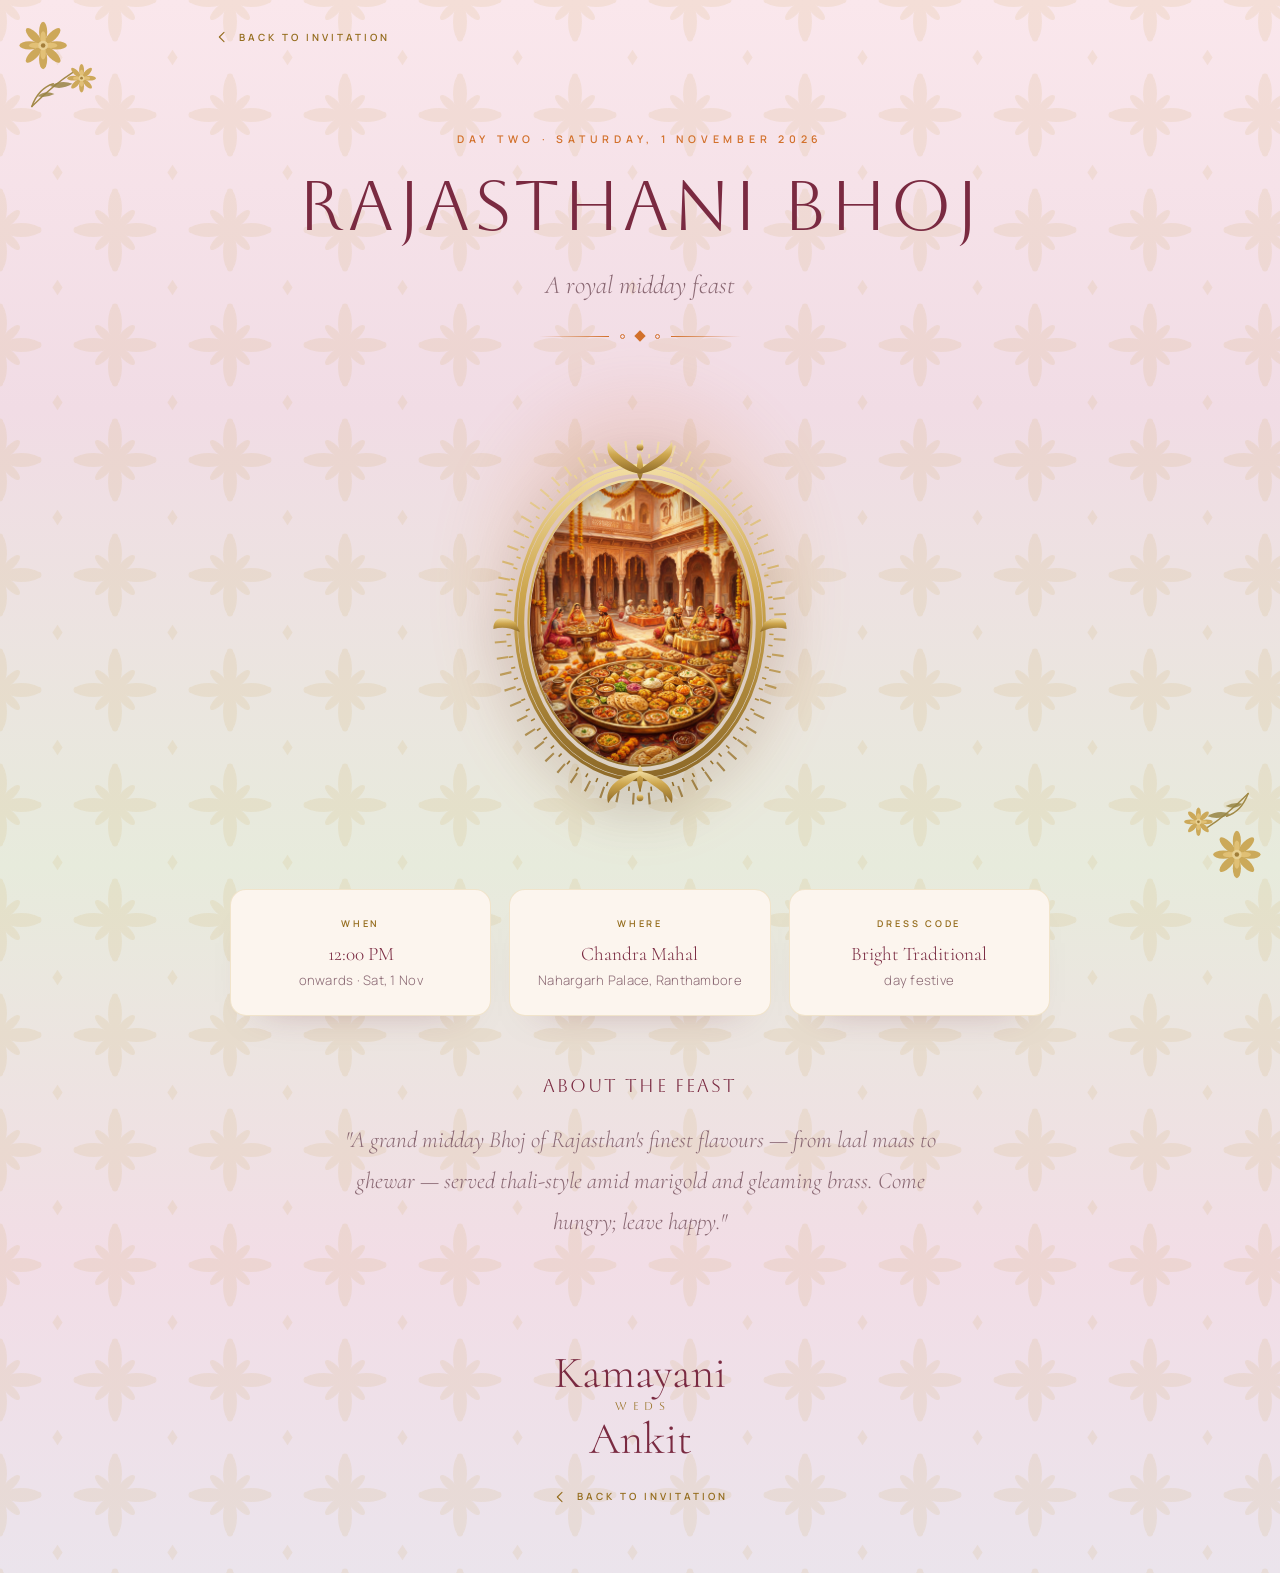
==== events/bhoj.html @ cbf04962 "First version" ====
<!DOCTYPE html>
<html lang="en">
<head>
<meta charset="UTF-8">
<meta name="viewport" content="width=device-width, initial-scale=1.0">
<title>Rajasthani Bhoj · Kamayani weds Ankit</title>
<link rel="preconnect" href="https://fonts.googleapis.com">
<link rel="preconnect" href="https://fonts.gstatic.com" crossorigin>
<link href="https://fonts.googleapis.com/css2?family=Aboreto&family=Cormorant:ital,wght@0,300;0,400;0,500;0,600;1,400&family=Manrope:wght@300;400;500;600&family=Gotu&display=swap" rel="stylesheet">
<link rel="stylesheet" href="../assets/event.css">
</head>
<body style="--accent:#D2702A">
  <span class="corner tl"></span><span class="corner br"></span>
  <div class="topbar"><a class="back" href="../index.html"><svg viewBox="0 0 24 24" fill="none" stroke="currentColor" stroke-width="1.6" stroke-linecap="round" stroke-linejoin="round"><path d="M15 5l-7 7 7 7"/></svg> Back to invitation</a></div>

  <div class="wrap">
    <div class="ev-hero">
      <div class="ev-eyebrow">Day Two · Saturday, 1 November 2026</div>
      <h1 class="ev-title">Rajasthani Bhoj</h1>
      <div class="ev-when">A royal midday feast</div>
      <div class="flourish"><span class="l"></span><span class="o"></span><span class="d"></span><span class="o"></span><span class="l r"></span></div>
    </div>

    <div class="portrait"><div class="photo" style="background-image:url('../assets/gfx/ev-bhoj.png')"></div><img class="fr" src="../assets/gfx/frame.svg" alt=""></div>

    <div class="detail-grid">
      <div class="detail"><div class="lbl">When</div><div class="val">12:00 PM<small>onwards · Sat, 1 Nov</small></div></div>
      <div class="detail"><div class="lbl">Where</div><div class="val">Chandra Mahal<small>Nahargarh Palace, Ranthambore</small></div></div>
      <div class="detail"><div class="lbl">Dress code</div><div class="val">Bright Traditional<small>day festive</small></div></div>
    </div>

    <div class="about">
      <h3>About the feast</h3>
      <p>"A grand midday Bhoj of Rajasthan's finest flavours — from laal maas to ghewar — served thali-style amid marigold and gleaming brass. Come hungry; leave happy."</p>
    </div>
  </div>

  <div class="ev-foot">
    <div class="nm"><span class="n">Kamayani</span><span class="w">weds</span><span class="n">Ankit</span></div>
    <a class="back" href="../index.html"><svg viewBox="0 0 24 24" fill="none" stroke="currentColor" stroke-width="1.6" stroke-linecap="round" stroke-linejoin="round"><path d="M15 5l-7 7 7 7"/></svg> Back to invitation</a>
  </div>
</body>
</html>
---- assets/event.css ----
/* ===== Shared styling for the individual event pages ===== */
:root{
  --pink:#F3D5DE; --pink-soft:#FAE7EC; --green:#D2E2CB; --green-soft:#E6EFDD;
  --gold:#BE972F; --gold-deep:#946C1C;
  --wine:#7A2A41; --wine-deep:#531B2C;
  --cream:#FCF5EE; --ink:#3A2A30; --ink-soft:#8A6873;
  --accent:#BE972F;
  --disp:'Aboreto', serif; --serif:'Cormorant', serif; --sans:'Manrope', sans-serif; --deva:'Gotu', serif;
  --damask:url("../assets/gfx/damask.svg");
  --marigold:url("../assets/gfx/marigold.svg");
}
*{margin:0;padding:0;box-sizing:border-box;}
html{scroll-behavior:smooth;}
body{
  font-family:var(--sans);color:var(--ink);font-weight:300;line-height:1.7;-webkit-font-smoothing:antialiased;
  min-height:100vh;overflow-x:hidden;
  background-color:#F4DEE5;
  background-image:var(--damask),linear-gradient(180deg,#FAE7EC 0%,#F1DCE5 26%,#E7EBDC 55%,#F2DDE6 80%,#EBE4EC 100%);
  background-size:230px 230px,100% 100%;
  background-repeat:repeat,no-repeat;
}
::selection{background:var(--gold);color:#fff;}
sup{font-size:.5em;}
a{color:inherit;}

.wrap{max-width:900px;margin:0 auto;padding:0 24px;position:relative;z-index:1;}
.corner{position:absolute;width:clamp(64px,10vw,104px);height:clamp(64px,10vw,104px);background:var(--marigold) no-repeat center/contain;z-index:0;opacity:.9;pointer-events:none;}
.corner.tl{top:16px;left:16px;}
.corner.br{bottom:16px;right:16px;transform:scale(-1);}

.topbar{max-width:900px;margin:0 auto;padding:26px 24px 0;}
.back{display:inline-flex;align-items:center;gap:9px;font-size:.62rem;letter-spacing:.3em;text-transform:uppercase;color:var(--gold-deep);text-decoration:none;font-weight:600;transition:gap .3s ease;}
.back:hover{gap:14px;}
.back svg{width:16px;height:16px;}

.flourish{display:flex;align-items:center;justify-content:center;gap:11px;margin:26px auto;}
.flourish .l{width:clamp(40px,10vw,70px);height:1px;background:linear-gradient(90deg,transparent,var(--accent));}
.flourish .l.r{background:linear-gradient(90deg,var(--accent),transparent);}
.flourish .d{width:8px;height:8px;background:var(--accent);transform:rotate(45deg);}
.flourish .o{width:5px;height:5px;border:1px solid var(--accent);border-radius:50%;}

.ev-hero{text-align:center;padding:clamp(40px,7vw,78px) 0 10px;}
.ev-eyebrow{font-family:var(--sans);font-size:.66rem;letter-spacing:.45em;text-transform:uppercase;color:var(--accent);margin-bottom:18px;font-weight:600;}
.ev-title{font-family:var(--disp);font-weight:400;font-size:clamp(2.4rem,8vw,4.4rem);letter-spacing:.05em;text-transform:uppercase;color:var(--wine);line-height:1.1;}
.ev-when{margin-top:18px;font-family:var(--serif);font-style:italic;font-size:clamp(1.2rem,3vw,1.6rem);color:var(--ink-soft);}

/* framed themed illustration */
.portrait{position:relative;width:clamp(240px,62vw,340px);aspect-ratio:320/400;margin:34px auto 6px;}
.portrait::before{content:'';position:absolute;inset:-8% -8% -6%;border-radius:50%;background:radial-gradient(ellipse at 50% 45%,var(--accent),transparent 68%);opacity:.32;filter:blur(26px);z-index:-1;}
.portrait .photo{position:absolute;left:17.5%;right:17.5%;top:16.4%;bottom:16.4%;border-radius:50%;background-size:cover;background-position:center;box-shadow:inset 0 0 26px rgba(60,30,10,.45);}
.portrait .fr{position:absolute;inset:0;width:100%;height:100%;filter:drop-shadow(0 12px 22px rgba(0,0,0,.22));}

/* details */
.detail-grid{display:grid;grid-template-columns:repeat(auto-fit,minmax(190px,1fr));gap:18px;margin:54px auto 0;max-width:820px;}
.detail{background:var(--cream);border-radius:16px;padding:26px 24px;text-align:center;box-shadow:0 20px 40px -34px rgba(122,42,65,.5);border:1px solid rgba(190,151,47,.18);}
.detail .lbl{font-family:var(--sans);font-size:.58rem;letter-spacing:.3em;text-transform:uppercase;color:var(--gold-deep);font-weight:600;margin-bottom:10px;}
.detail .val{font-family:var(--serif);font-size:1.2rem;color:var(--wine);line-height:1.35;}
.detail .val small{display:block;font-family:var(--sans);font-size:.82rem;color:var(--ink-soft);margin-top:4px;letter-spacing:.02em;}

.about{max-width:600px;margin:56px auto 0;text-align:center;}
.about h3{font-family:var(--disp);font-weight:400;font-size:1.1rem;letter-spacing:.12em;text-transform:uppercase;color:var(--wine);margin-bottom:18px;}
.about p{font-family:var(--serif);font-style:italic;font-size:clamp(1.15rem,2.6vw,1.45rem);color:var(--ink-soft);line-height:1.75;}

.ev-foot{text-align:center;padding:clamp(60px,9vw,110px) 24px 60px;}
.ev-foot .nm{display:flex;flex-direction:column;align-items:center;gap:2px;margin-bottom:22px;}
.ev-foot .nm .n{font-family:var(--serif);font-weight:300;font-size:clamp(1.8rem,6vw,2.8rem);color:var(--wine);line-height:.95;}
.ev-foot .nm .w{font-family:var(--disp);font-size:.7rem;letter-spacing:.5em;text-transform:uppercase;color:var(--gold-deep);padding-left:.5em;}
.ev-foot .back{margin-top:6px;}

@media (max-width:560px){ .detail-grid{grid-template-columns:1fr 1fr;} }
@media (prefers-reduced-motion:reduce){ html{scroll-behavior:auto;} }
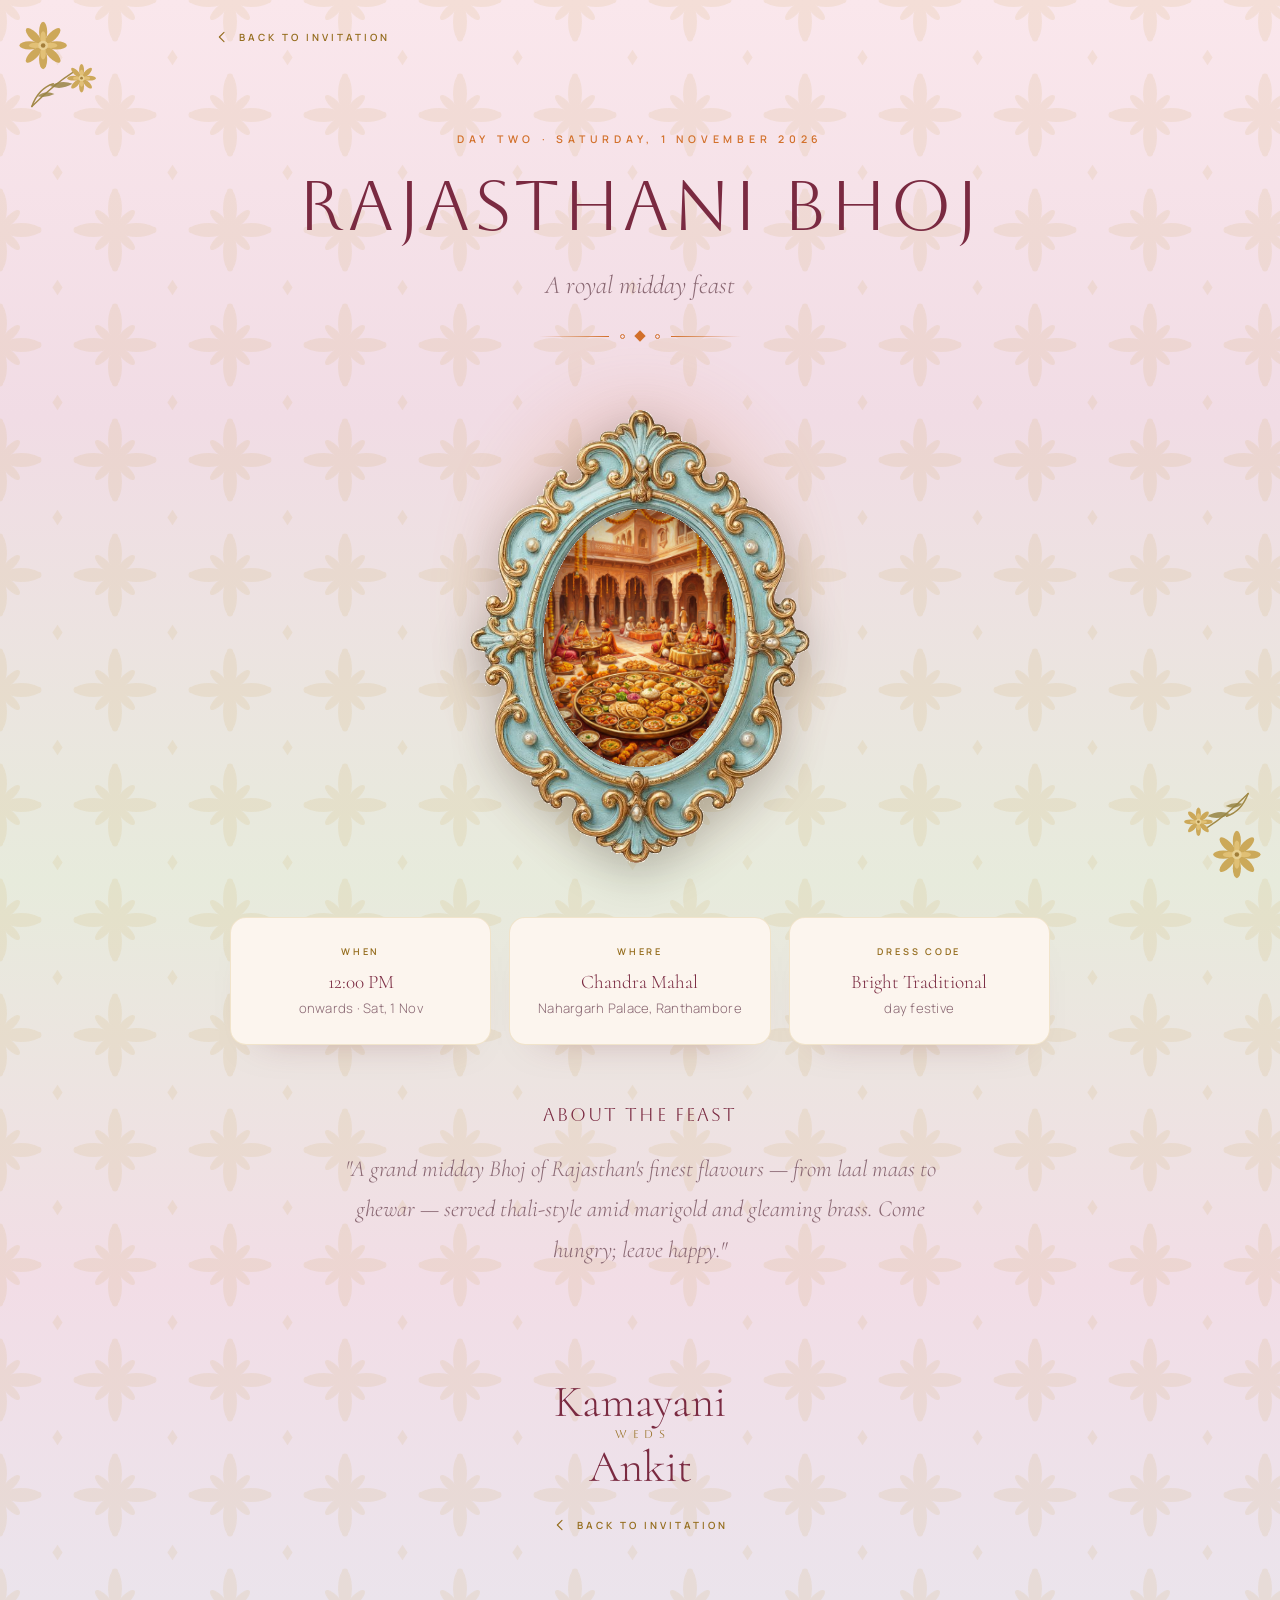
==== commit 593330cf: "v2" ====
--- a/events/bhoj.html
+++ b/events/bhoj.html
@@ -21,7 +21,7 @@
       <div class="flourish"><span class="l"></span><span class="o"></span><span class="d"></span><span class="o"></span><span class="l r"></span></div>
     </div>
 
-    <div class="portrait"><div class="photo" style="background-image:url('../assets/gfx/ev-bhoj.png')"></div><img class="fr" src="../assets/gfx/frame.svg" alt=""></div>
+    <div class="portrait"><div class="photo" style="background-image:url('../assets/gfx/ev-bhoj.png')"></div><img class="fr" src="../assets/gfx/frame-oval.png" alt=""></div>
 
     <div class="detail-grid">
       <div class="detail"><div class="lbl">When</div><div class="val">12:00 PM<small>onwards · Sat, 1 Nov</small></div></div>
--- a/assets/event.css
+++ b/assets/event.css
@@ -45,9 +45,9 @@
 .ev-when{margin-top:18px;font-family:var(--serif);font-style:italic;font-size:clamp(1.2rem,3vw,1.6rem);color:var(--ink-soft);}
 
 /* framed themed illustration */
-.portrait{position:relative;width:clamp(240px,62vw,340px);aspect-ratio:320/400;margin:34px auto 6px;}
+.portrait{position:relative;width:clamp(240px,62vw,340px);aspect-ratio:552/736;margin:34px auto 6px;}
 .portrait::before{content:'';position:absolute;inset:-8% -8% -6%;border-radius:50%;background:radial-gradient(ellipse at 50% 45%,var(--accent),transparent 68%);opacity:.32;filter:blur(26px);z-index:-1;}
-.portrait .photo{position:absolute;left:17.5%;right:17.5%;top:16.4%;bottom:16.4%;border-radius:50%;background-size:cover;background-position:center;box-shadow:inset 0 0 26px rgba(60,30,10,.45);}
+.portrait .photo{position:absolute;left:20.2%;right:20.6%;top:20.5%;bottom:20%;border-radius:50%;background-size:cover;background-position:center;box-shadow:inset 0 0 26px rgba(60,30,10,.45);}
 .portrait .fr{position:absolute;inset:0;width:100%;height:100%;filter:drop-shadow(0 12px 22px rgba(0,0,0,.22));}
 
 /* details */
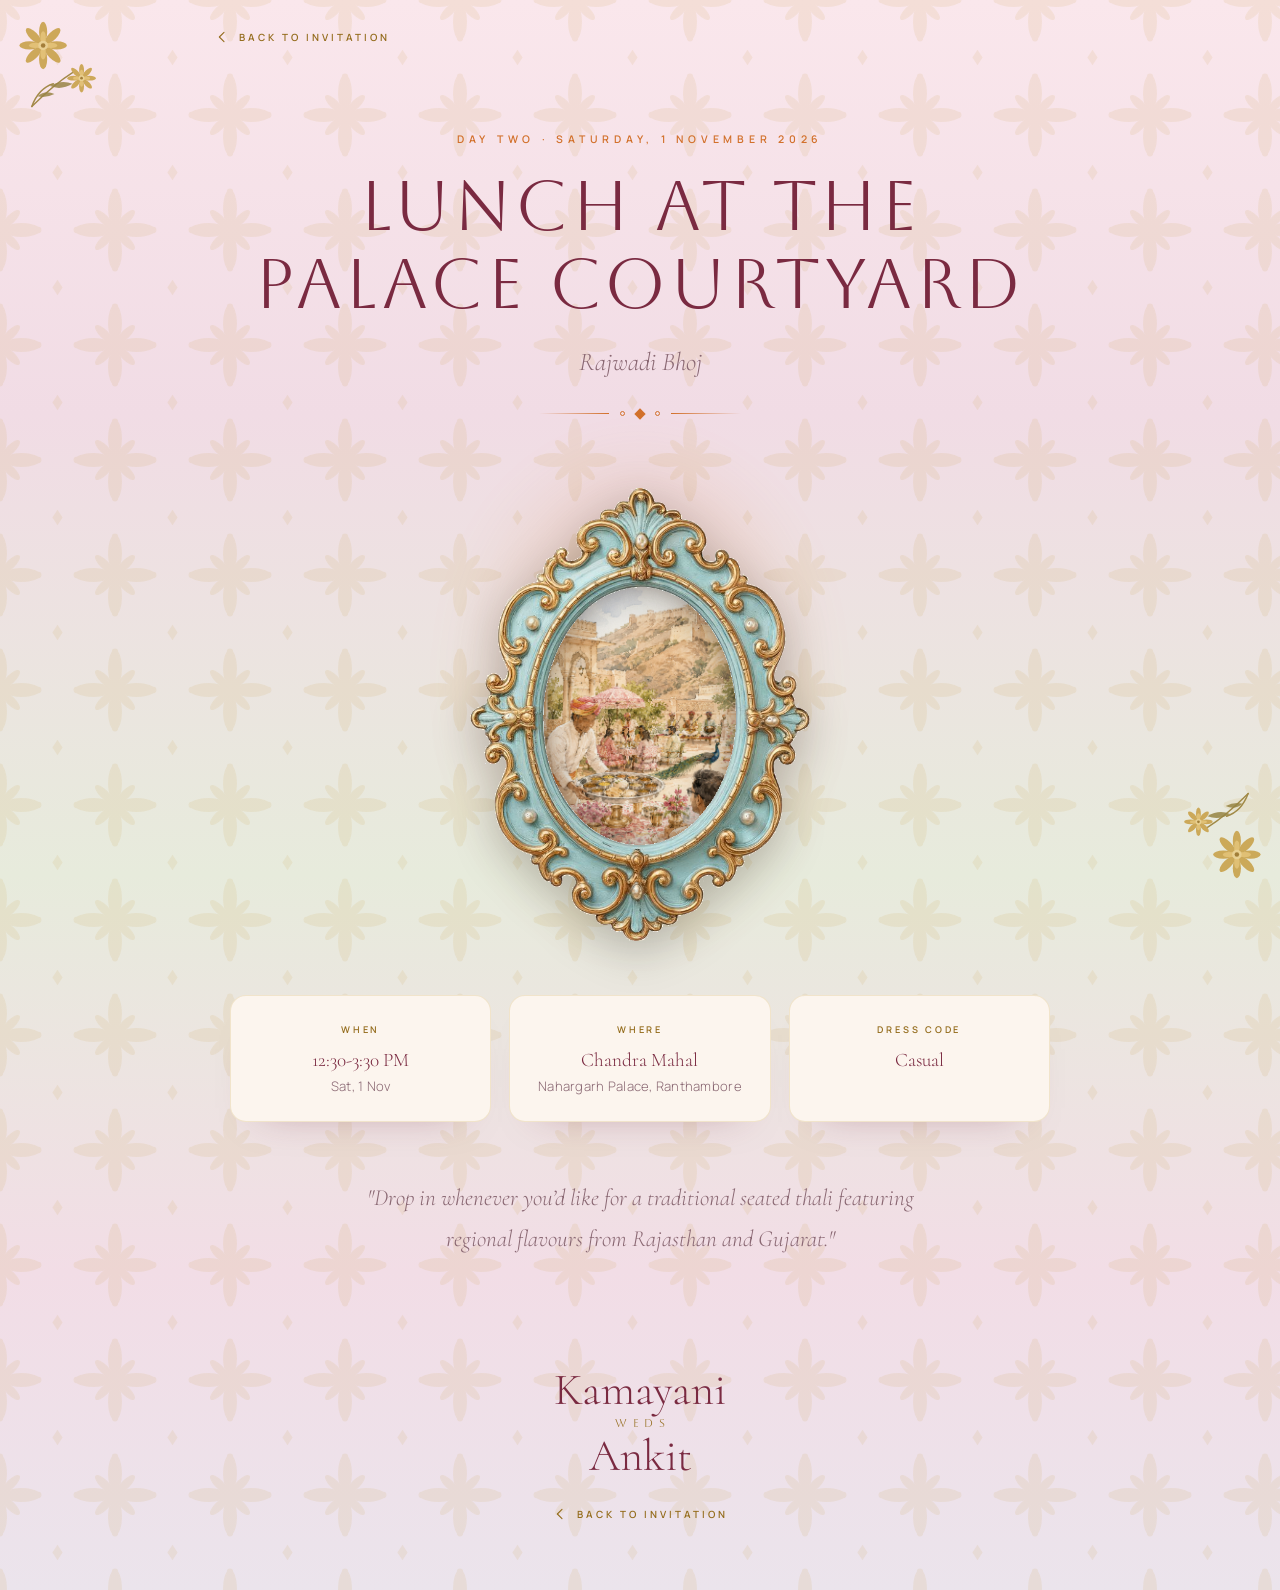
==== commit 72677b48: "v3" ====
--- a/events/bhoj.html
+++ b/events/bhoj.html
@@ -16,22 +16,22 @@
   <div class="wrap">
     <div class="ev-hero">
       <div class="ev-eyebrow">Day Two · Saturday, 1 November 2026</div>
-      <h1 class="ev-title">Rajasthani Bhoj</h1>
-      <div class="ev-when">A royal midday feast</div>
+      <h1 class="ev-title">Lunch at the Palace Courtyard</h1>
+      <div class="ev-when">Rajwadi Bhoj</div>
       <div class="flourish"><span class="l"></span><span class="o"></span><span class="d"></span><span class="o"></span><span class="l r"></span></div>
     </div>
 
     <div class="portrait"><div class="photo" style="background-image:url('../assets/gfx/ev-bhoj.png')"></div><img class="fr" src="../assets/gfx/frame-oval.png" alt=""></div>
 
     <div class="detail-grid">
-      <div class="detail"><div class="lbl">When</div><div class="val">12:00 PM<small>onwards · Sat, 1 Nov</small></div></div>
+      <div class="detail"><div class="lbl">When</div><div class="val">12:30-3:30 PM<small> Sat, 1 Nov</small></div></div>
       <div class="detail"><div class="lbl">Where</div><div class="val">Chandra Mahal<small>Nahargarh Palace, Ranthambore</small></div></div>
-      <div class="detail"><div class="lbl">Dress code</div><div class="val">Bright Traditional<small>day festive</small></div></div>
+      <div class="detail"><div class="lbl">Dress code</div><div class="val">Casual</div></div>
     </div>
 
     <div class="about">
-      <h3>About the feast</h3>
-      <p>"A grand midday Bhoj of Rajasthan's finest flavours — from laal maas to ghewar — served thali-style amid marigold and gleaming brass. Come hungry; leave happy."</p>
+
+      <p>"Drop in whenever you’d like for a traditional seated thali featuring regional flavours from Rajasthan and Gujarat."</p>
     </div>
   </div>
 
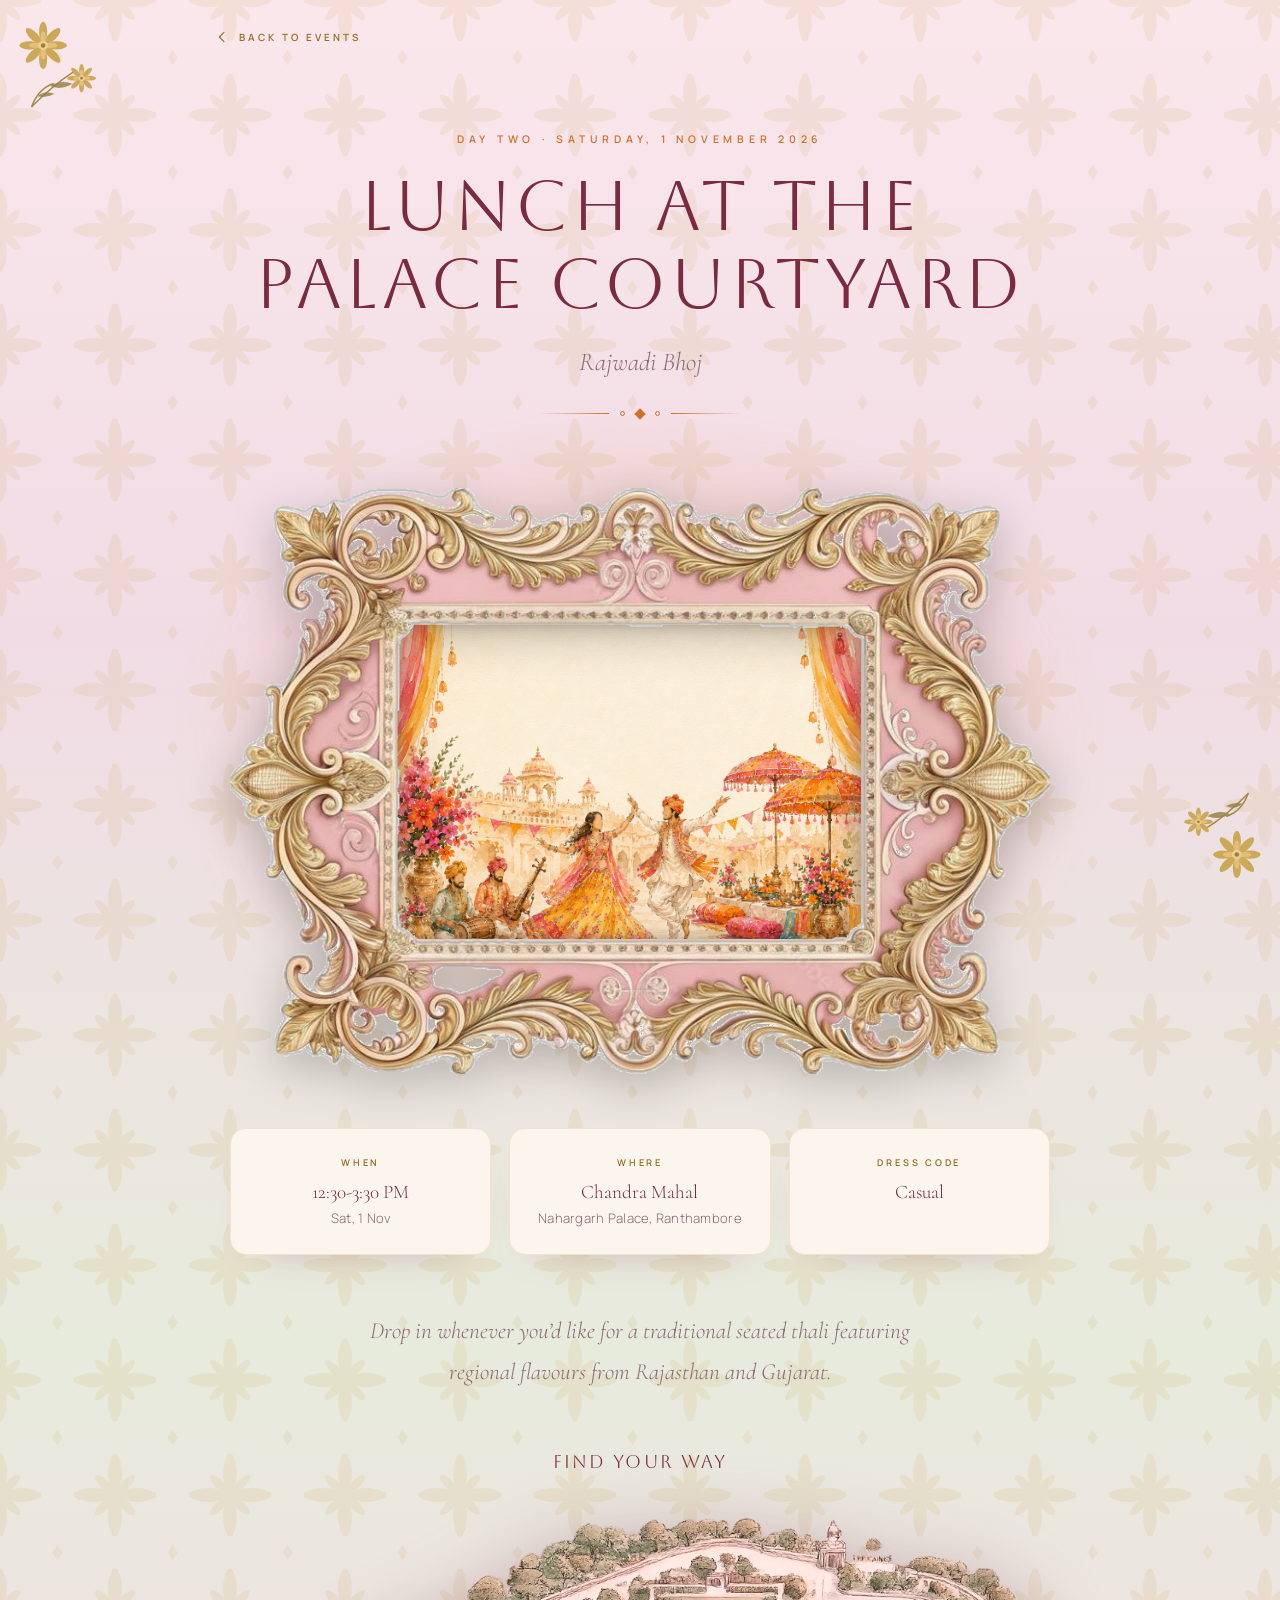
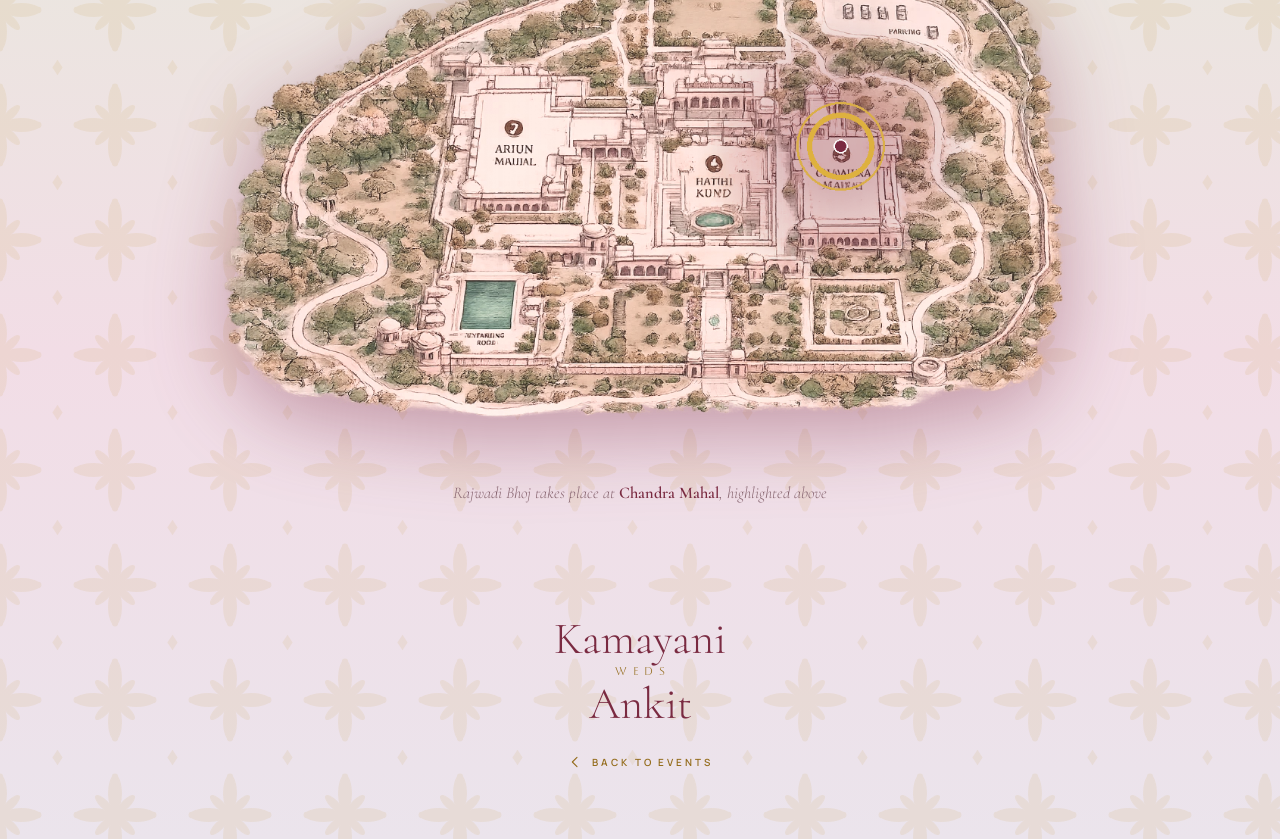
==== commit 819d43e4: "v3" ====
--- a/events/bhoj.html
+++ b/events/bhoj.html
@@ -11,7 +11,7 @@
 </head>
 <body style="--accent:#D2702A">
   <span class="corner tl"></span><span class="corner br"></span>
-  <div class="topbar"><a class="back" href="../index.html"><svg viewBox="0 0 24 24" fill="none" stroke="currentColor" stroke-width="1.6" stroke-linecap="round" stroke-linejoin="round"><path d="M15 5l-7 7 7 7"/></svg> Back to invitation</a></div>
+  <div class="topbar"><a class="back" href="../index.html#events"><svg viewBox="0 0 24 24" fill="none" stroke="currentColor" stroke-width="1.6" stroke-linecap="round" stroke-linejoin="round"><path d="M15 5l-7 7 7 7"/></svg> Back to events</a></div>
 
   <div class="wrap">
     <div class="ev-hero">
@@ -21,7 +21,7 @@
       <div class="flourish"><span class="l"></span><span class="o"></span><span class="d"></span><span class="o"></span><span class="l r"></span></div>
     </div>
 
-    <div class="portrait"><div class="photo" style="background-image:url('../assets/gfx/ev-bhoj.png')"></div><img class="fr" src="../assets/gfx/frame-oval.png" alt=""></div>
+    <div class="portrait"><div class="photo" style="background-image:url('../assets/gfx/bhoj-frame.png')"></div><img class="fr" src="../assets/gfx/frame-baroque-pink-landscape.png" alt=""></div>
 
     <div class="detail-grid">
       <div class="detail"><div class="lbl">When</div><div class="val">12:30-3:30 PM<small> Sat, 1 Nov</small></div></div>
@@ -31,13 +31,19 @@
 
     <div class="about">
 
-      <p>"Drop in whenever you’d like for a traditional seated thali featuring regional flavours from Rajasthan and Gujarat."</p>
+      <p>Drop in whenever you’d like for a traditional seated thali featuring regional flavours from Rajasthan and Gujarat.</p>
+    </div>
+
+    <div class="venue-map">
+      <h3>Find Your Way</h3>
+      <div class="map-frame"><img src="../assets/gfx/venue-map-bhoj.png" alt="Nahargarh Palace map with Chandra Mahal highlighted"></div>
+      <div class="cap">Rajwadi Bhoj takes place at <b>Chandra Mahal</b>, highlighted above</div>
     </div>
   </div>
 
   <div class="ev-foot">
     <div class="nm"><span class="n">Kamayani</span><span class="w">weds</span><span class="n">Ankit</span></div>
-    <a class="back" href="../index.html"><svg viewBox="0 0 24 24" fill="none" stroke="currentColor" stroke-width="1.6" stroke-linecap="round" stroke-linejoin="round"><path d="M15 5l-7 7 7 7"/></svg> Back to invitation</a>
+    <a class="back" href="../index.html#events"><svg viewBox="0 0 24 24" fill="none" stroke="currentColor" stroke-width="1.6" stroke-linecap="round" stroke-linejoin="round"><path d="M15 5l-7 7 7 7"/></svg> Back to events</a>
   </div>
 </body>
 </html>
--- a/assets/event.css
+++ b/assets/event.css
@@ -45,9 +45,9 @@
 .ev-when{margin-top:18px;font-family:var(--serif);font-style:italic;font-size:clamp(1.2rem,3vw,1.6rem);color:var(--ink-soft);}
 
 /* framed themed illustration */
-.portrait{position:relative;width:clamp(240px,62vw,340px);aspect-ratio:552/736;margin:34px auto 6px;}
+.portrait{position:relative;width:clamp(360px,98vw,820px);aspect-ratio:852/609;margin:34px auto 6px;}
 .portrait::before{content:'';position:absolute;inset:-8% -8% -6%;border-radius:50%;background:radial-gradient(ellipse at 50% 45%,var(--accent),transparent 68%);opacity:.32;filter:blur(26px);z-index:-1;}
-.portrait .photo{position:absolute;left:20.2%;right:20.6%;top:20.5%;bottom:20%;border-radius:50%;background-size:cover;background-position:center;box-shadow:inset 0 0 26px rgba(60,30,10,.45);}
+.portrait .photo{position:absolute;left:20.4%;right:23%;top:23.3%;bottom:23%;background-size:cover;background-position:center 78%;box-shadow:inset 0 0 16px rgba(60,30,10,.3);}
 .portrait .fr{position:absolute;inset:0;width:100%;height:100%;filter:drop-shadow(0 12px 22px rgba(0,0,0,.22));}
 
 /* details */
@@ -61,11 +61,39 @@
 .about h3{font-family:var(--disp);font-weight:400;font-size:1.1rem;letter-spacing:.12em;text-transform:uppercase;color:var(--wine);margin-bottom:18px;}
 .about p{font-family:var(--serif);font-style:italic;font-size:clamp(1.15rem,2.6vw,1.45rem);color:var(--ink-soft);line-height:1.75;}
 
+/* venue map */
+.venue-map{max-width:920px;margin:56px auto 0;text-align:center;}
+.venue-map h3{font-family:var(--disp);font-weight:400;font-size:1.1rem;letter-spacing:.12em;text-transform:uppercase;color:var(--wine);margin-bottom:18px;}
+.venue-map .map-frame{position:relative;}
+.venue-map .map-frame img{display:block;width:100%;filter:drop-shadow(0 22px 40px rgba(122,42,65,.4));}
+.venue-map .cap{margin-top:16px;font-family:var(--serif);font-style:italic;font-size:1.02rem;color:var(--ink-soft);}
+.venue-map .cap b{font-style:normal;font-weight:600;color:var(--wine);}
+
 .ev-foot{text-align:center;padding:clamp(60px,9vw,110px) 24px 60px;}
 .ev-foot .nm{display:flex;flex-direction:column;align-items:center;gap:2px;margin-bottom:22px;}
 .ev-foot .nm .n{font-family:var(--serif);font-weight:300;font-size:clamp(1.8rem,6vw,2.8rem);color:var(--wine);line-height:.95;}
 .ev-foot .nm .w{font-family:var(--disp);font-size:.7rem;letter-spacing:.5em;text-transform:uppercase;color:var(--gold-deep);padding-left:.5em;}
 .ev-foot .back{margin-top:6px;}
 
-@media (max-width:560px){ .detail-grid{grid-template-columns:1fr 1fr;} }
+.stay-contact{font-family:var(--sans);font-style:normal;font-size:.95rem;color:var(--ink-soft);margin-top:18px;}
+.stay-contact a{display:inline-flex;align-items:center;gap:7px;color:#1d8a4e;font-weight:600;text-decoration:none;border-bottom:1px solid rgba(29,138,78,.35);white-space:nowrap;}
+.stay-contact a svg{width:18px;height:18px;flex:none;}
+
+/* ── stay & travel: by road / by train ── */
+.travel{display:grid;grid-template-columns:1fr 1fr;gap:18px;max-width:820px;margin:48px auto 0;text-align:left;align-items:start;}
+.travel-col{background:var(--cream);border-radius:16px;padding:clamp(24px,3vw,34px);box-shadow:0 20px 40px -34px rgba(122,42,65,.5);border:1px solid rgba(190,151,47,.18);}
+.travel-head{display:flex;align-items:center;gap:11px;font-family:var(--disp);font-weight:400;font-size:.95rem;letter-spacing:.1em;text-transform:uppercase;color:var(--wine);margin-bottom:16px;}
+.travel-head svg{width:26px;height:26px;color:var(--gold-deep);flex:none;}
+.travel-col p{color:var(--ink-soft);font-size:.94rem;line-height:1.7;font-weight:400;margin-bottom:13px;}
+.travel-link{display:inline-block;color:var(--gold-deep);text-decoration:none;font-size:.84rem;letter-spacing:.04em;border-bottom:1px solid rgba(154,115,39,.4);}
+.trains{list-style:none;margin:4px 0 14px;padding:0;}
+.trains li{display:grid;grid-template-columns:1fr auto;gap:1px 14px;padding:12px 0;border-top:1px solid rgba(154,115,39,.18);}
+.trains li:first-child{border-top:0;padding-top:2px;}
+.tr-name{font-family:var(--serif);font-weight:600;font-size:1.05rem;color:var(--wine);line-height:1.2;}
+.tr-name span{font-family:var(--sans);font-weight:500;font-size:.66rem;letter-spacing:.08em;color:var(--gold-deep);margin-left:7px;}
+.tr-time{grid-column:2;grid-row:1;font-variant-numeric:tabular-nums;font-size:.92rem;color:var(--ink);font-weight:500;text-align:right;white-space:nowrap;}
+.tr-from{font-size:.66rem;letter-spacing:.14em;text-transform:uppercase;color:var(--ink-soft);}
+.travel-note{font-family:var(--serif);font-style:italic;font-size:.94rem;color:var(--ink-soft);margin-bottom:0;}
+
+@media (max-width:560px){ .detail-grid{grid-template-columns:1fr 1fr;} .travel{grid-template-columns:1fr;} }
 @media (prefers-reduced-motion:reduce){ html{scroll-behavior:auto;} }
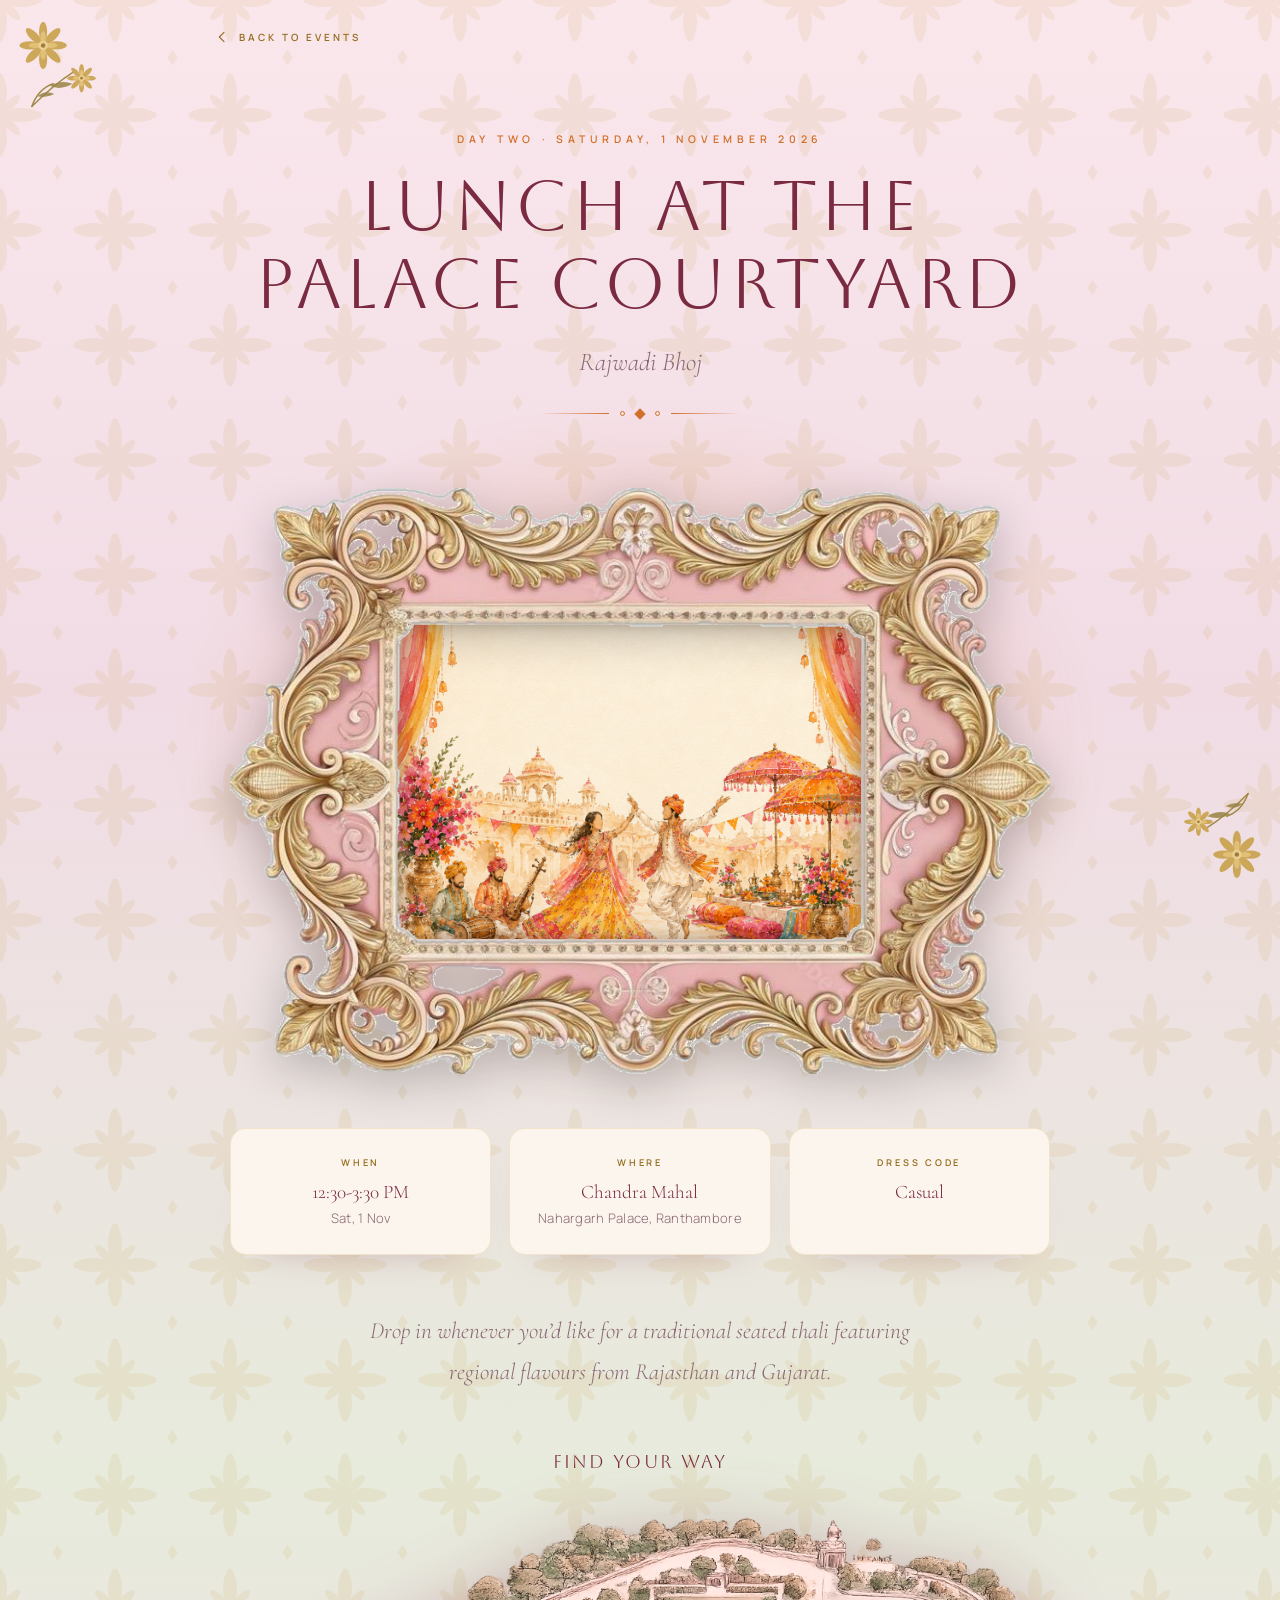
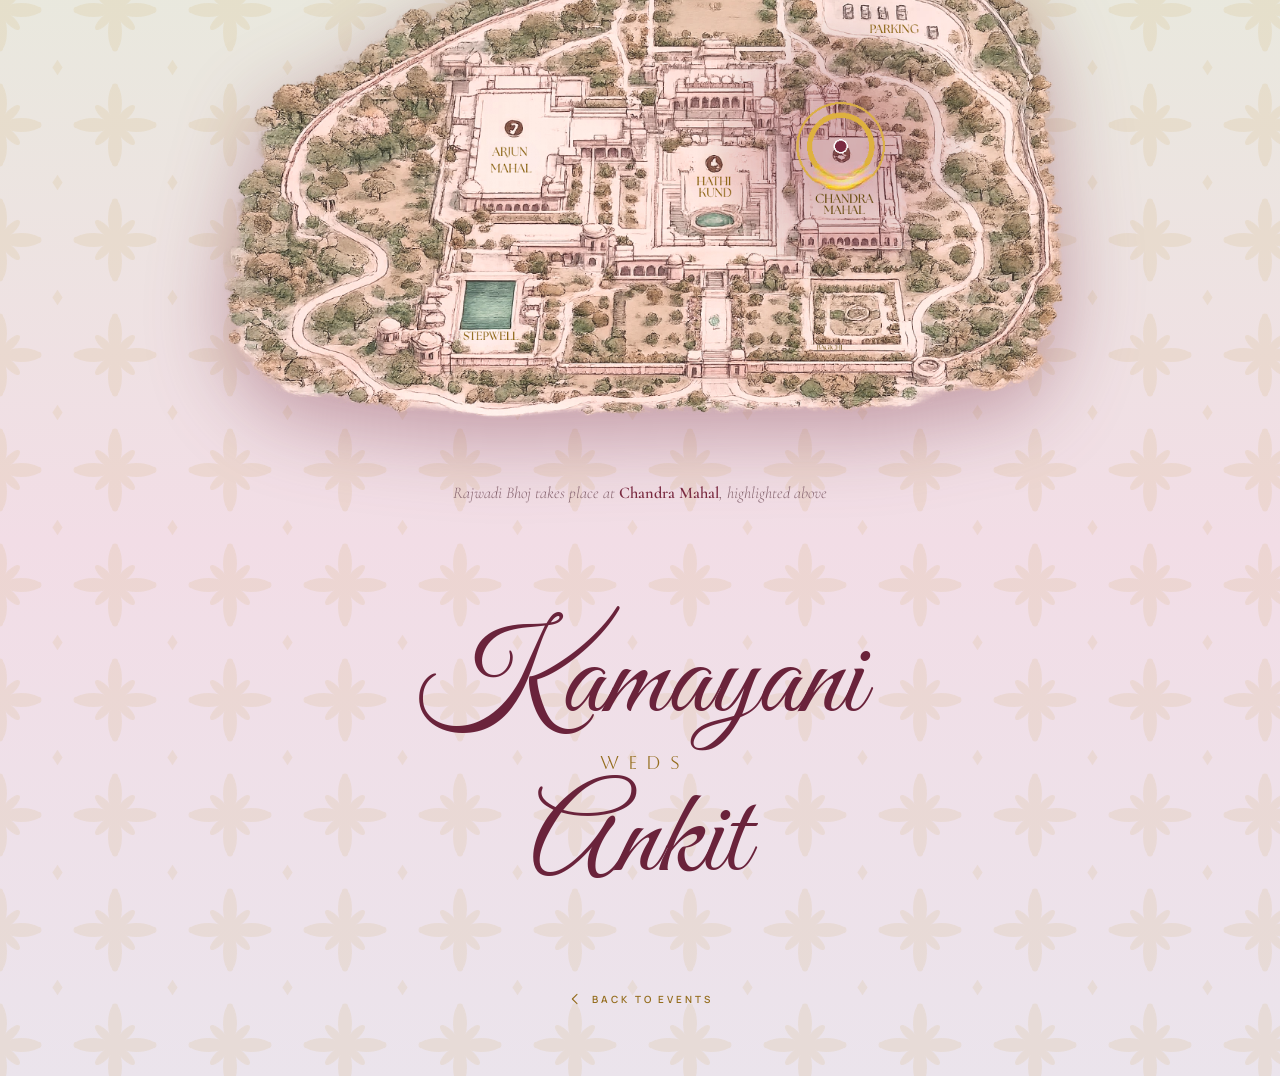
==== commit 8027912b: "revisions published" ====
--- a/events/bhoj.html
+++ b/events/bhoj.html
@@ -7,6 +7,10 @@
 <link rel="preconnect" href="https://fonts.googleapis.com">
 <link rel="preconnect" href="https://fonts.gstatic.com" crossorigin>
 <link href="https://fonts.googleapis.com/css2?family=Aboreto&family=Cormorant:ital,wght@0,300;0,400;0,500;0,600;1,400&family=Manrope:wght@300;400;500;600&family=Gotu&display=swap" rel="stylesheet">
+    <link
+      href="https://fonts.googleapis.com/css2?family=Aboreto&family=Cormorant:ital,wght@0,300;0,400;0,500;0,600;1,300;1,400;1,500&family=Great+Vibes&family=Manrope:wght@200;300;400;500;600;700;800&family=Gotu&display=swap"
+      rel="stylesheet"
+    />
 <link rel="stylesheet" href="../assets/event.css">
 </head>
 <body style="--accent:#D2702A">
@@ -42,8 +46,12 @@
   </div>
 
   <div class="ev-foot">
-    <div class="nm"><span class="n">Kamayani</span><span class="w">weds</span><span class="n">Ankit</span></div>
-    <a class="back" href="../index.html#events"><svg viewBox="0 0 24 24" fill="none" stroke="currentColor" stroke-width="1.6" stroke-linecap="round" stroke-linejoin="round"><path d="M15 5l-7 7 7 7"/></svg> Back to events</a>
+    <div class="invite-names reveal">
+          <span class="n">Kamayani</span>
+          <span class="weds">weds</span>
+          <span class="n">Ankit</span>
+        </div>
+          <a class="back" href="../index.html#events"><svg viewBox="0 0 24 24" fill="none" stroke="currentColor" stroke-width="1.6" stroke-linecap="round" stroke-linejoin="round"><path d="M15 5l-7 7 7 7"/></svg> Back to events</a>
   </div>
 </body>
 </html>
--- a/assets/event.css
+++ b/assets/event.css
@@ -4,6 +4,7 @@
   --gold:#BE972F; --gold-deep:#946C1C;
   --wine:#7A2A41; --wine-deep:#531B2C;
   --cream:#FCF5EE; --ink:#3A2A30; --ink-soft:#8A6873;
+  --cream-text: #6a233b;
   --accent:#BE972F;
   --disp:'Aboreto', serif; --serif:'Cormorant', serif; --sans:'Manrope', sans-serif; --deva:'Gotu', serif;
   --damask:url("../assets/gfx/damask.svg");
@@ -97,3 +98,28 @@
 
 @media (max-width:560px){ .detail-grid{grid-template-columns:1fr 1fr;} .travel{grid-template-columns:1fr;} }
 @media (prefers-reduced-motion:reduce){ html{scroll-behavior:auto;} }
+
+.invite-names {
+        display: flex;
+        flex-direction: column;
+        align-items: center;
+        gap: 4px;
+        margin: 6px auto;
+        width: 100%;
+        margin-bottom: 5em;
+      }
+      .invite-names .n {
+        font-family: "Great Vibes", cursive;
+        font-weight: 400;
+        font-size: clamp(3.6rem, 14vw, 7.6rem);
+        color: var(--cream-text);
+        line-height: 1;
+      }
+      .invite-names .weds {
+        font-family: var(--disp);
+        font-size: clamp(0.8rem, 2vw, 1.1rem);
+        letter-spacing: 0.5em;
+        text-transform: uppercase;
+        color: var(--gold-deep);
+        padding-left: 0.5em;
+      }
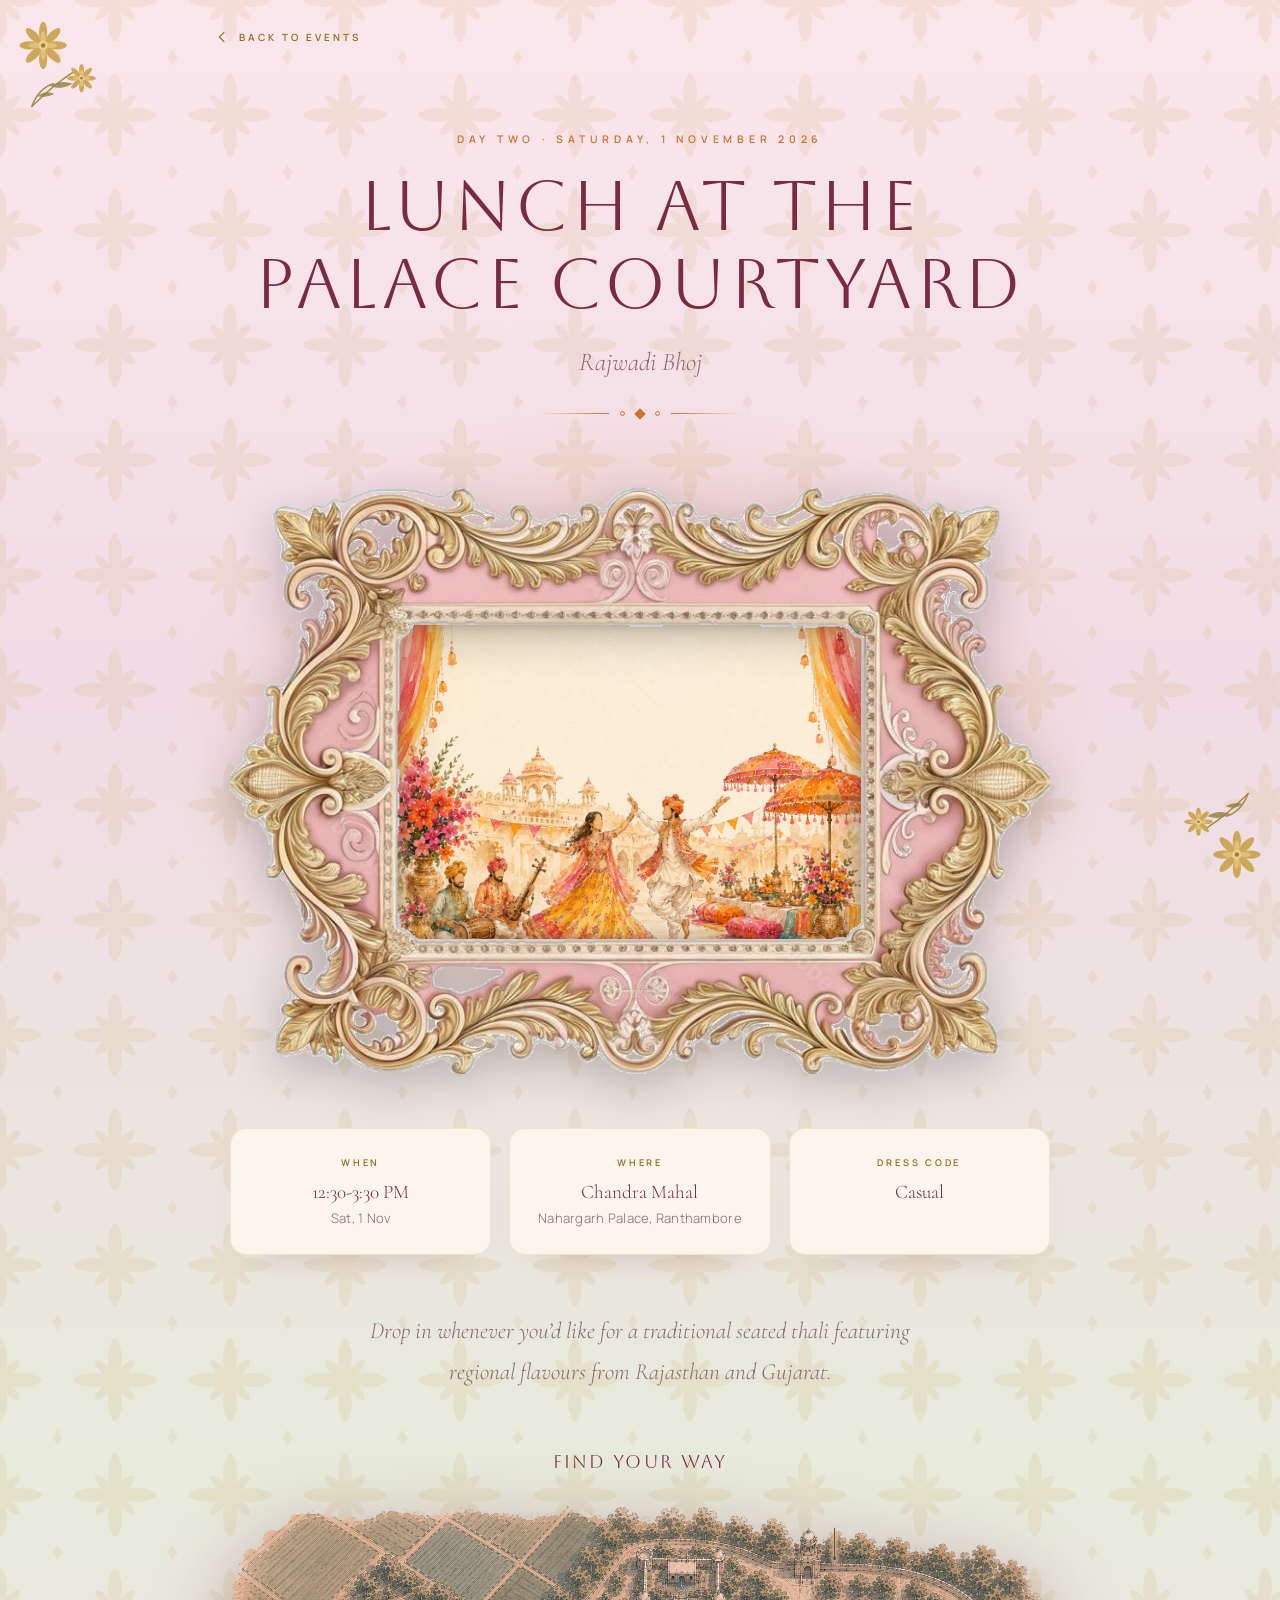
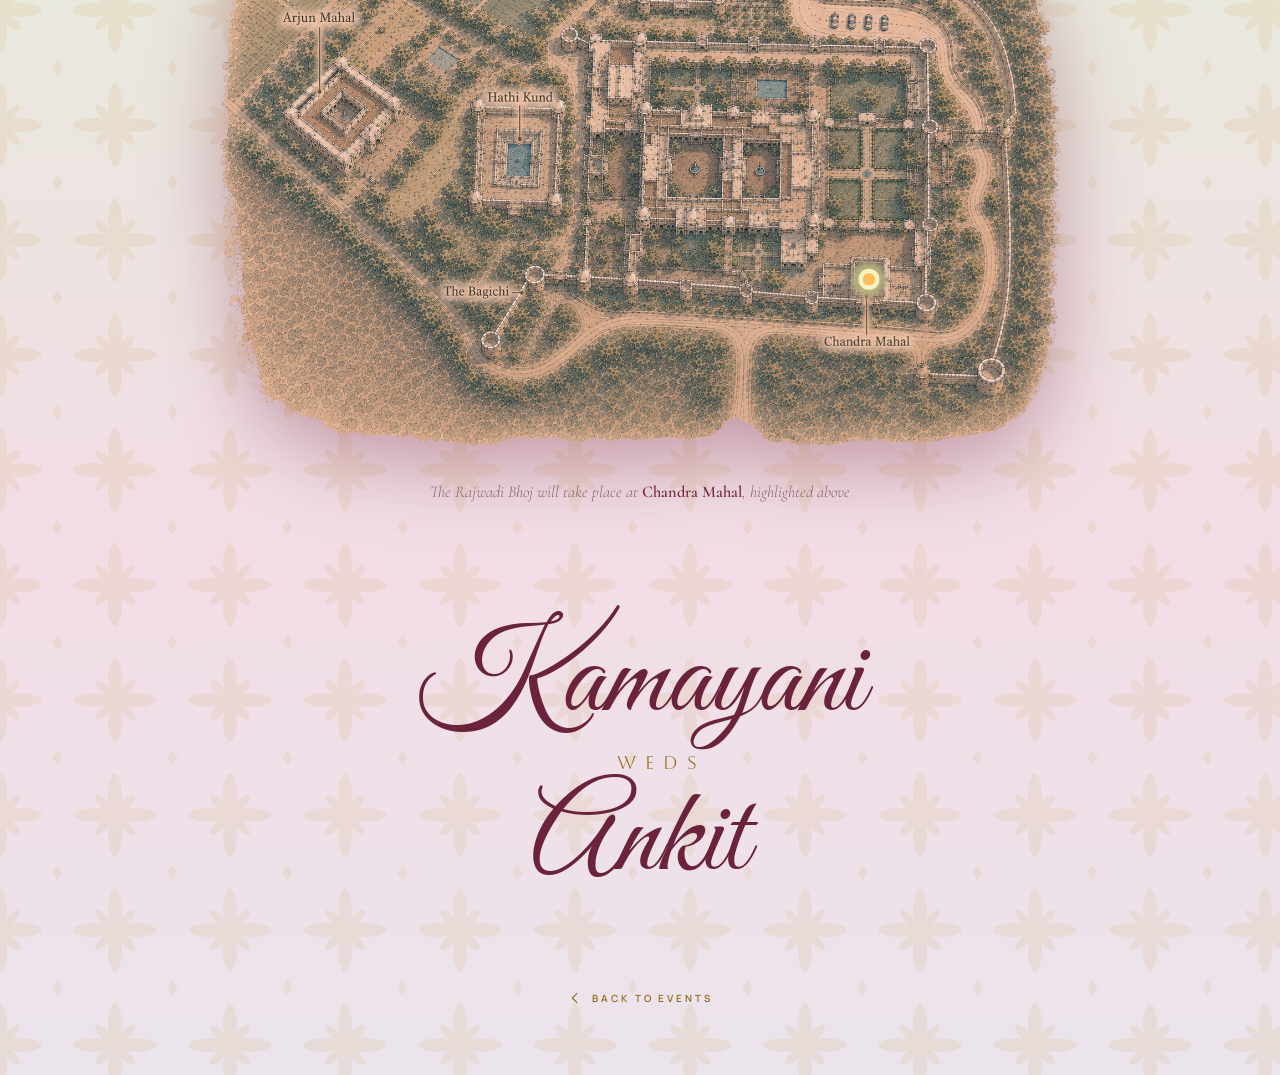
==== commit a07287be: "last updates pushed" ====
--- a/events/bhoj.html
+++ b/events/bhoj.html
@@ -41,7 +41,7 @@
     <div class="venue-map">
       <h3>Find Your Way</h3>
       <div class="map-frame"><img src="../assets/gfx/venue-map-bhoj.png" alt="Nahargarh Palace map with Chandra Mahal highlighted"></div>
-      <div class="cap">Rajwadi Bhoj takes place at <b>Chandra Mahal</b>, highlighted above</div>
+      <div class="cap">The Rajwadi Bhoj will take place at <b>Chandra Mahal</b>, highlighted above</div>
     </div>
   </div>
 
--- a/assets/event.css
+++ b/assets/event.css
@@ -66,7 +66,7 @@
 .venue-map{max-width:920px;margin:56px auto 0;text-align:center;}
 .venue-map h3{font-family:var(--disp);font-weight:400;font-size:1.1rem;letter-spacing:.12em;text-transform:uppercase;color:var(--wine);margin-bottom:18px;}
 .venue-map .map-frame{position:relative;}
-.venue-map .map-frame img{display:block;width:100%;filter:drop-shadow(0 22px 40px rgba(122,42,65,.4));}
+.venue-map .map-frame img{display:block;width:100%;transform: translate3d(0, 0, 0);filter:drop-shadow(0 22px 40px rgba(122,42,65,.4)); aspect-ratio: auto;}
 .venue-map .cap{margin-top:16px;font-family:var(--serif);font-style:italic;font-size:1.02rem;color:var(--ink-soft);}
 .venue-map .cap b{font-style:normal;font-weight:600;color:var(--wine);}
 
@@ -121,5 +121,5 @@
         letter-spacing: 0.5em;
         text-transform: uppercase;
         color: var(--gold-deep);
-        padding-left: 0.5em;
+        padding-left: 2.42em;
       }
